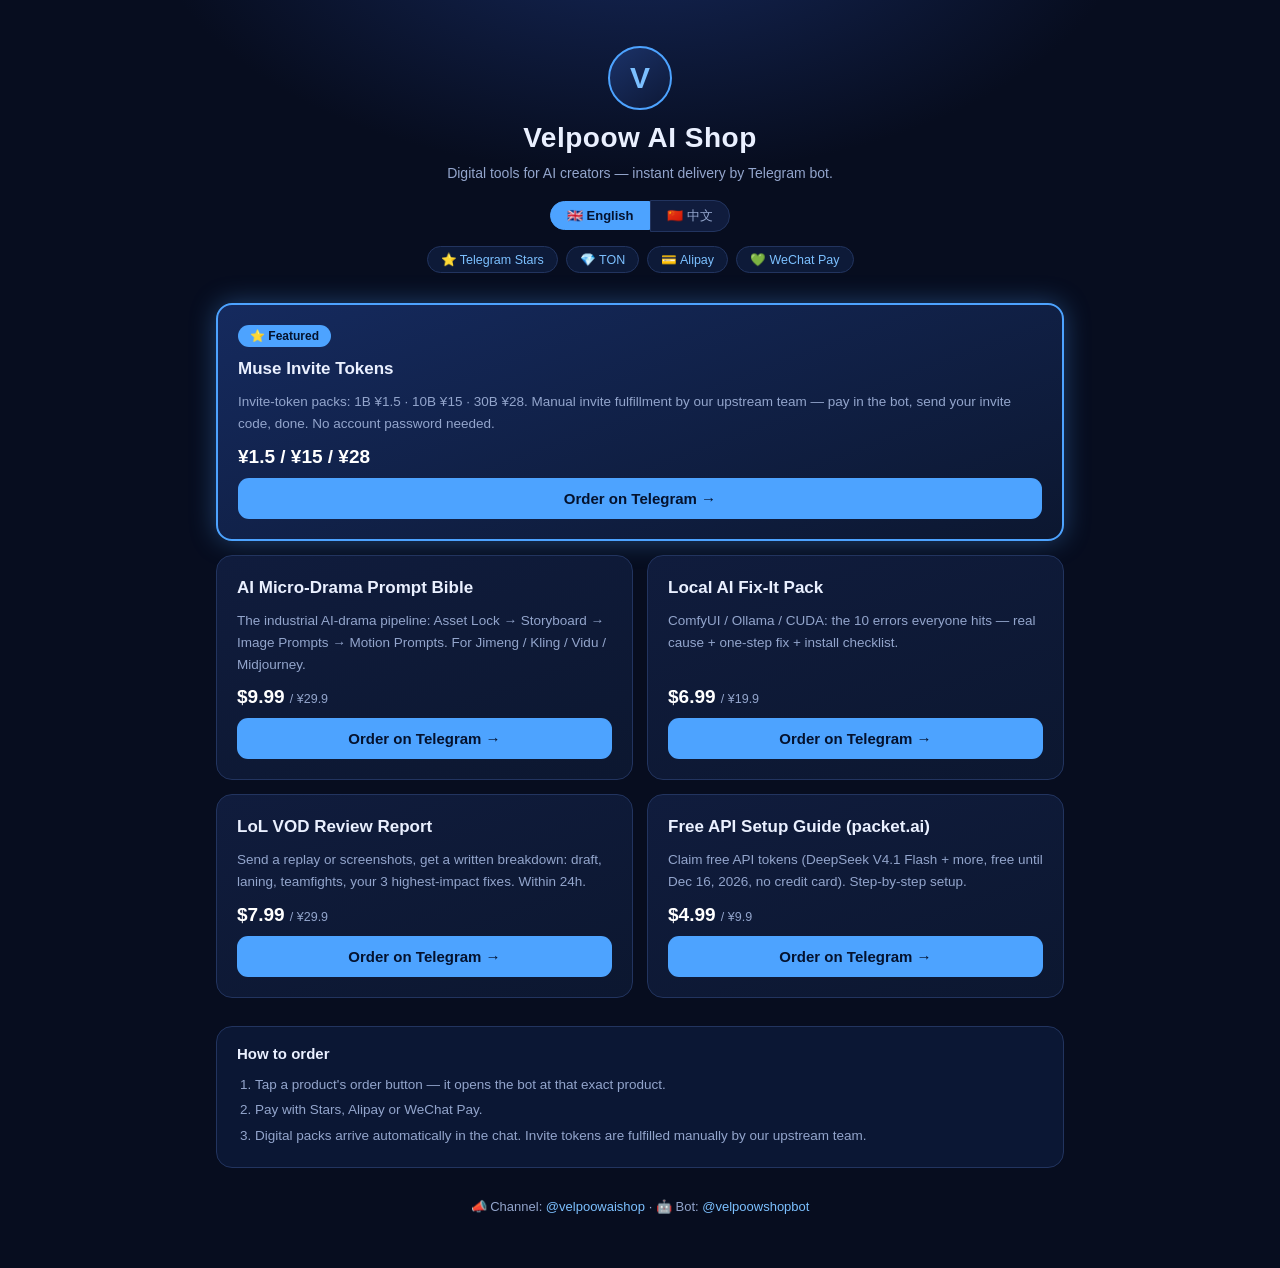
==== shop/index.html @ c6c27e18 "Add Velpoow AI Shop order page" ====
<!DOCTYPE html>
<html lang="en">
<head>
<meta charset="UTF-8">
<meta name="viewport" content="width=device-width, initial-scale=1.0">
<title>Velpoow AI Shop — Digital tools for AI creators</title>
<meta name="description" content="AI-drama prompt systems, ComfyUI/Ollama fix-it packs, LoL VOD reviews, Muse invite tokens. Instant delivery by Telegram bot.">
<style>
*{margin:0;padding:0;box-sizing:border-box}
:root{--bg:#070d1f;--bg2:#0b1531;--card:#101c3d;--line:#22345f;--txt:#eaf0ff;--mut:#93a5cc;--acc:#4da3ff;--acc2:#7cc0ff}
body{background:radial-gradient(900px 500px at 50% -100px,#16295c 0%,var(--bg) 55%);color:var(--txt);font-family:-apple-system,"Segoe UI",Roboto,"PingFang SC","Microsoft YaHei",sans-serif;min-height:100vh}
.wrap{max-width:880px;margin:0 auto;padding:28px 16px 48px}
header{text-align:center;padding:18px 0 8px}
.logo{width:64px;height:64px;margin:0 auto 12px;border-radius:50%;background:linear-gradient(145deg,#1b3268,#0d1836);border:2px solid var(--acc);display:flex;align-items:center;justify-content:center;font-size:30px;font-weight:800;color:var(--acc2)}
h1{font-size:28px;letter-spacing:.5px}
.tag{color:var(--mut);margin-top:8px;font-size:14px;line-height:1.6}
.langbar{margin:16px 0 4px}
.langbar button{background:var(--card);color:var(--mut);border:1px solid var(--line);padding:6px 16px;font-size:13px;cursor:pointer}
.langbar button:first-child{border-radius:16px 0 0 16px}
.langbar button:last-child{border-radius:0 16px 16px 0}
.langbar button.on{background:var(--acc);color:#04122e;font-weight:700;border-color:var(--acc)}
.pays{display:flex;flex-wrap:wrap;gap:8px;justify-content:center;margin:14px 0 22px}
.pays span{background:#0d1a38;border:1px solid var(--line);color:var(--acc2);border-radius:999px;padding:5px 13px;font-size:12.5px}
.grid{display:grid;grid-template-columns:1fr;gap:14px}
@media(min-width:640px){.grid{grid-template-columns:1fr 1fr}.featured{grid-column:span 2}}
.card{background:linear-gradient(160deg,var(--card),#0c1730);border:1px solid var(--line);border-radius:16px;padding:20px;display:flex;flex-direction:column;gap:10px}
.card h2{font-size:17px;line-height:1.4}
.card p{color:var(--mut);font-size:13.5px;line-height:1.65;flex:1}
.price{font-size:19px;font-weight:800;color:#fff}
.price small{color:var(--mut);font-weight:400;font-size:12.5px}
.btn{display:block;text-align:center;background:var(--acc);color:#04122e;font-weight:700;text-decoration:none;border-radius:11px;padding:12px;font-size:15px}
.btn:active{opacity:.85}
.featured{border:2px solid var(--acc);box-shadow:0 0 26px rgba(77,163,255,.35);background:linear-gradient(160deg,#152a5e,#0c1730)}
.badge{align-self:flex-start;background:var(--acc);color:#04122e;font-size:12px;font-weight:800;border-radius:999px;padding:4px 12px}
.steps{margin:28px 0 6px;background:#0b1734;border:1px solid var(--line);border-radius:16px;padding:18px 20px}
.steps h3{font-size:15px;margin-bottom:10px}
.steps ol{margin-left:18px;color:var(--mut);font-size:13.5px;line-height:1.9}
footer{text-align:center;color:var(--mut);font-size:13px;margin-top:26px;line-height:2}
footer a{color:var(--acc2);text-decoration:none}
.zh{display:none}
body.cn .en{display:none}
body.cn .zh{display:block}
body.cn span.zh{display:inline}
span.zh{display:none}
</style>
</head>
<body>
<div class="wrap">
<header>
<div class="logo">V</div>
<h1>Velpoow AI Shop</h1>
<p class="tag en">Digital tools for AI creators — instant delivery by Telegram bot.</p>
<p class="tag zh">AI 创作者数字工具 — Telegram 机器人自动发货。</p>
<div class="langbar"><button id="ben" class="on" onclick="setLang('en')">🇬🇧 English</button><button id="bzh" onclick="setLang('zh')">🇨🇳 中文</button></div>
<div class="pays"><span>⭐ Telegram Stars</span><span>💎 TON</span><span>💳 Alipay <span class="zh">支付宝</span></span><span>💚 WeChat Pay <span class="zh">微信</span></span></div>
</header>

<div class="grid">
<div class="card featured">
<span class="badge en">⭐ Featured</span><span class="badge zh">⭐ 主推</span>
<h2 class="en">Muse Invite Tokens</h2><h2 class="zh">Muse 邀请词元</h2>
<p class="en">Invite-token packs: 1B ¥1.5 · 10B ¥15 · 30B ¥28. Manual invite fulfillment by our upstream team — pay in the bot, send your invite code, done. No account password needed.</p>
<p class="zh">邀请词元三档：10亿 ¥1.5 · 100亿 ¥15 · 300亿 ¥28。上游团队人工代邀请，机器人里付款后发邀请码即可，不用给账号密码。</p>
<div class="price">¥1.5 / ¥15 / ¥28</div>
<a class="btn en" href="https://t.me/velpoowshopbot?start=muse10">Order on Telegram →</a>
<a class="btn zh" href="https://t.me/velpoowshopbot?start=muse10">去 Telegram 下单 →</a>
</div>

<div class="card">
<h2 class="en">AI Micro-Drama Prompt Bible</h2><h2 class="zh">AI漫剧分镜提示词包</h2>
<p class="en">The industrial AI-drama pipeline: Asset Lock → Storyboard → Image Prompts → Motion Prompts. For Jimeng / Kling / Vidu / Midjourney.</p>
<p class="zh">专业短剧团队工业流程：资产锁定→分镜拆解→静态图提示词→动态镜头提示词。适配即梦/可灵/Vidu/Midjourney。</p>
<div class="price">$9.99 <small>/ ¥29.9</small></div>
<a class="btn en" href="https://t.me/velpoowshopbot?start=manju">Order on Telegram →</a>
<a class="btn zh" href="https://t.me/velpoowshopbot?start=manju">去 Telegram 下单 →</a>
</div>

<div class="card">
<h2 class="en">Local AI Fix-It Pack</h2><h2 class="zh">本地AI报错速查包</h2>
<p class="en">ComfyUI / Ollama / CUDA: the 10 errors everyone hits — real cause + one-step fix + install checklist.</p>
<p class="zh">ComfyUI/Ollama/CUDA 十大常见报错：真实原因+一步修复+安装前检查清单。</p>
<div class="price">$6.99 <small>/ ¥19.9</small></div>
<a class="btn en" href="https://t.me/velpoowshopbot?start=fixit">Order on Telegram →</a>
<a class="btn zh" href="https://t.me/velpoowshopbot?start=fixit">去 Telegram 下单 →</a>
</div>

<div class="card">
<h2 class="en">LoL VOD Review Report</h2><h2 class="zh">LoL 对局复盘报告</h2>
<p class="en">Send a replay or screenshots, get a written breakdown: draft, laning, teamfights, your 3 highest-impact fixes. Within 24h.</p>
<p class="zh">发录像或截图，24 小时内出图文报告：BP、对线、团战、最该改的 3 个点。</p>
<div class="price">$7.99 <small>/ ¥29.9</small></div>
<a class="btn en" href="https://t.me/velpoowshopbot?start=lol">Order on Telegram →</a>
<a class="btn zh" href="https://t.me/velpoowshopbot?start=lol">去 Telegram 下单 →</a>
</div>

<div class="card">
<h2 class="en">Free API Setup Guide (packet.ai)</h2><h2 class="zh">免费API配置指南（packet.ai）</h2>
<p class="en">Claim free API tokens (DeepSeek V4.1 Flash + more, free until Dec 16, 2026, no credit card). Step-by-step setup.</p>
<p class="zh">DeepSeek V4.1 Flash 等模型 API 免费领（至 2026-12-16，无需绑卡），图文步骤+接入配置。</p>
<div class="price">$4.99 <small>/ ¥9.9</small></div>
<a class="btn en" href="https://t.me/velpoowshopbot?start=packet">Order on Telegram →</a>
<a class="btn zh" href="https://t.me/velpoowshopbot?start=packet">去 Telegram 下单 →</a>
</div>
</div>

<div class="steps">
<h3 class="en">How to order</h3><h3 class="zh">下单三步</h3>
<ol class="en"><li>Tap a product's order button — it opens the bot at that exact product.</li><li>Pay with Stars, Alipay or WeChat Pay.</li><li>Digital packs arrive automatically in the chat. Invite tokens are fulfilled manually by our upstream team.</li></ol>
<ol class="zh"><li>点商品的下单按钮，直达机器人对应商品页。</li><li>用 Stars、支付宝或微信付款。</li><li>数字包付款后自动发货；邀请词元由上游团队人工履约。</li></ol>
</div>

<footer>
📣 <span class="en">Channel</span><span class="zh">频道</span>: <a href="https://t.me/velpoowaishop">@velpoowaishop</a> · 🤖 <span class="en">Bot</span><span class="zh">机器人</span>: <a href="https://t.me/velpoowshopbot">@velpoowshopbot</a>
</footer>
</div>
<script>
function setLang(l){document.body.classList.toggle('cn',l==='zh');document.getElementById('ben').classList.toggle('on',l==='en');document.getElementById('bzh').classList.toggle('on',l==='zh');}
if((navigator.language||'').toLowerCase().indexOf('zh')===0)setLang('zh');
</script>
</body>
</html>
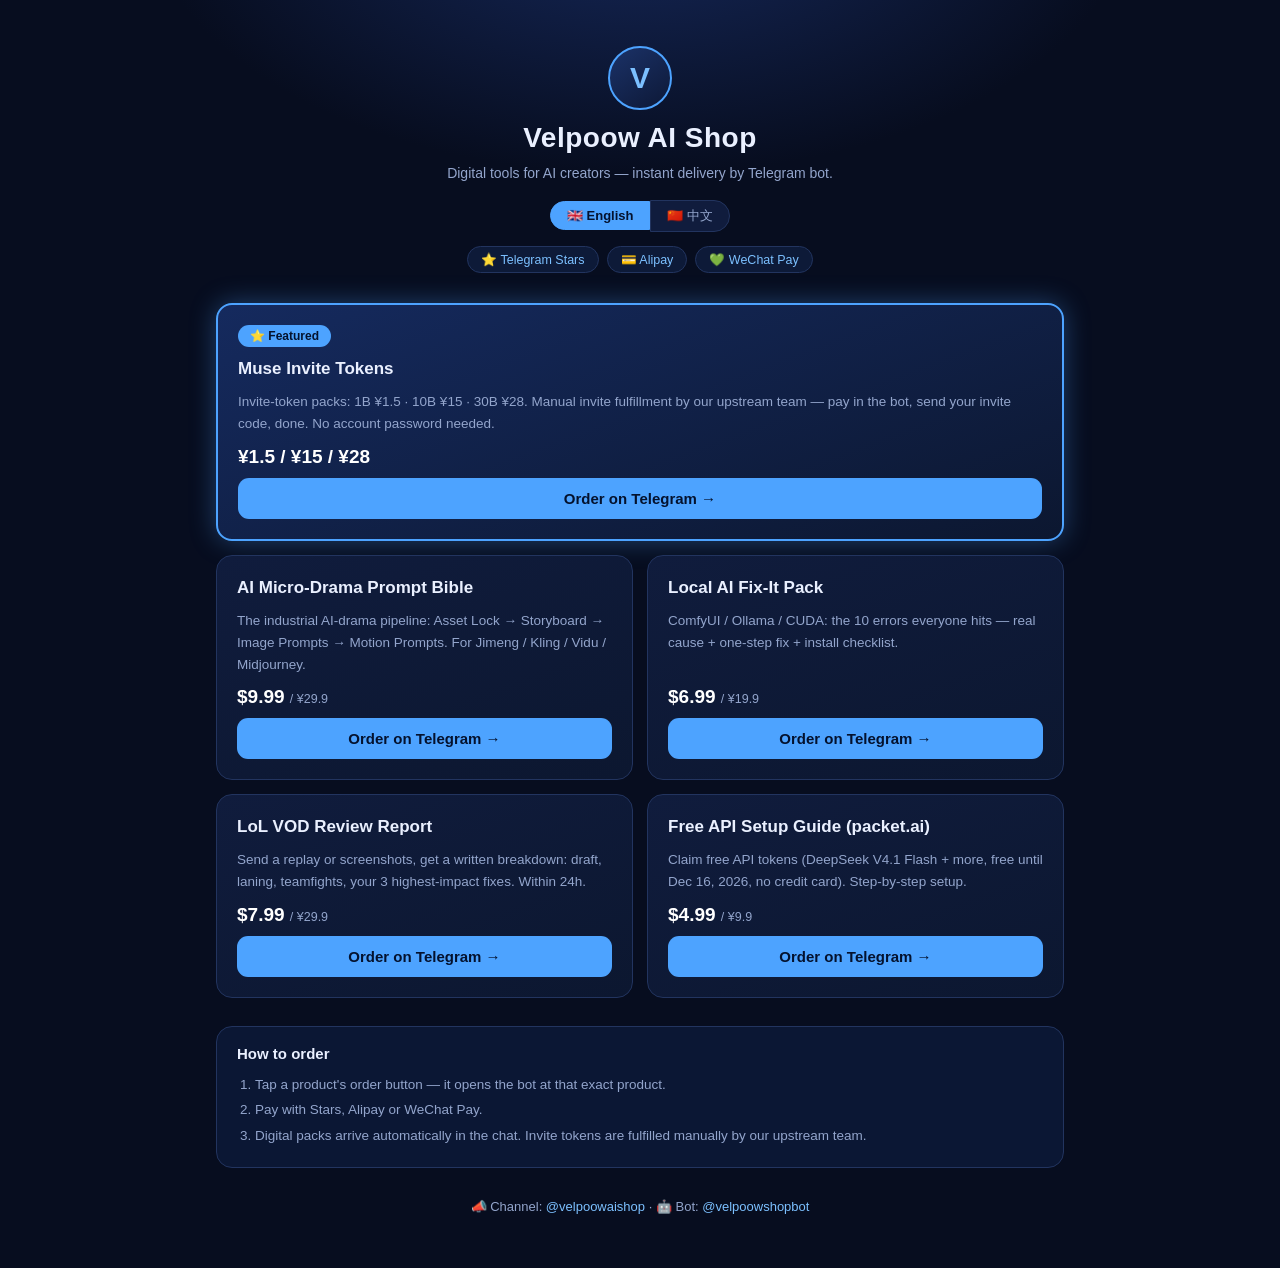
==== commit a197c49a: "Remove TON badge (no TON receiving)" ====
--- a/shop/index.html
+++ b/shop/index.html
@@ -52,7 +52,7 @@
 <p class="tag en">Digital tools for AI creators — instant delivery by Telegram bot.</p>
 <p class="tag zh">AI 创作者数字工具 — Telegram 机器人自动发货。</p>
 <div class="langbar"><button id="ben" class="on" onclick="setLang('en')">🇬🇧 English</button><button id="bzh" onclick="setLang('zh')">🇨🇳 中文</button></div>
-<div class="pays"><span>⭐ Telegram Stars</span><span>💎 TON</span><span>💳 Alipay <span class="zh">支付宝</span></span><span>💚 WeChat Pay <span class="zh">微信</span></span></div>
+<div class="pays"><span>⭐ Telegram Stars</span><span>💳 Alipay <span class="zh">支付宝</span></span><span>💚 WeChat Pay <span class="zh">微信</span></span></div>
 </header>
 
 <div class="grid">
